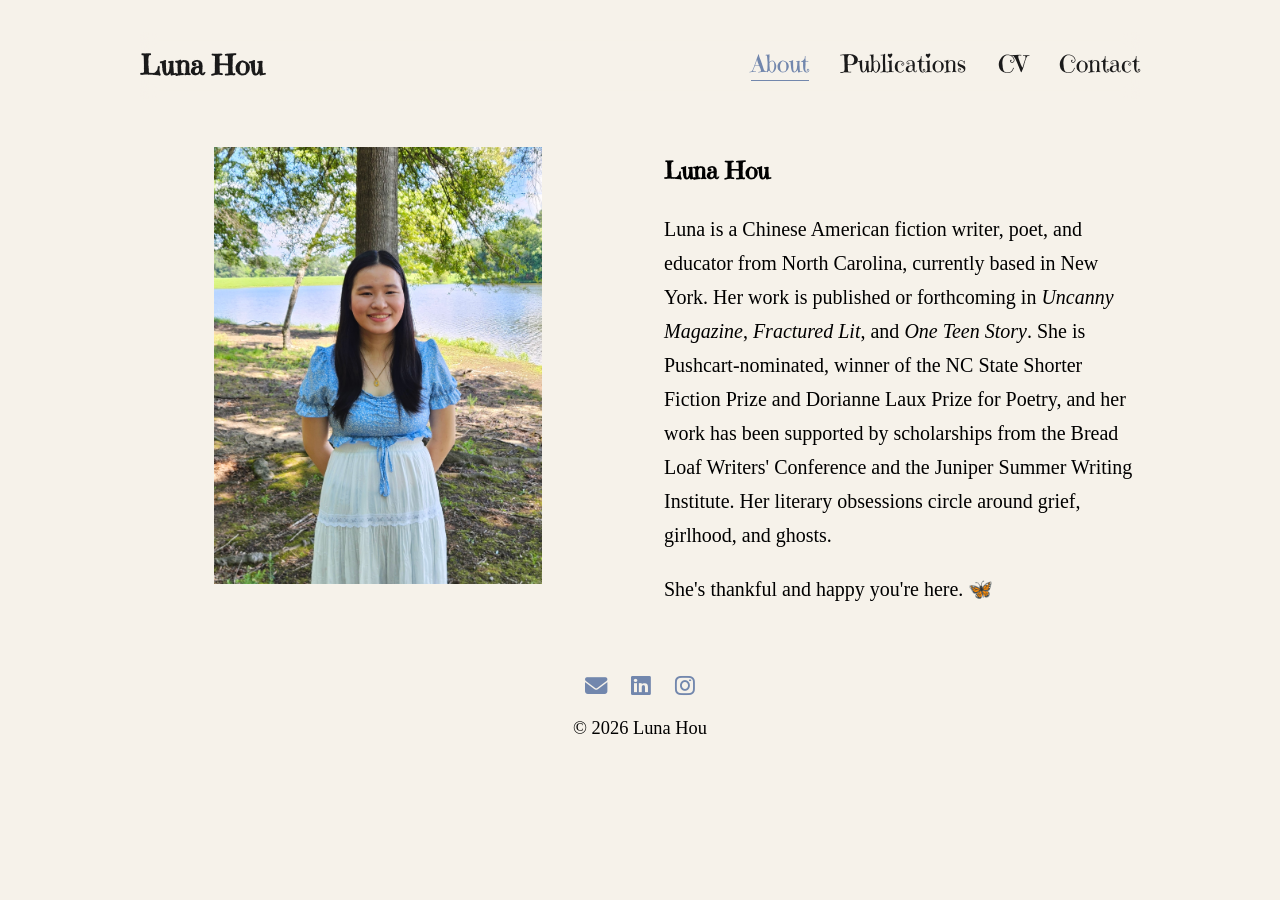
==== index.html @ 9652a332 "Update index.html" ====
<!DOCTYPE html>
<html lang="en">

<head>
    <meta charset="UTF-8">
    <meta name="viewport" content="width=device-width, initial-scale=1.0, shrink-to-fit=no">
    <title>Luna Hou</title>
    <link rel="stylesheet" href="css/style.css">
    
    <link rel="preconnect" href="https://fonts.googleapis.com">
    <link rel="preconnect" href="https://fonts.gstatic.com" crossorigin>
    <link href="https://fonts.googleapis.com/css2?family=Emilys+Candy&display=swap" rel="stylesheet">

    <link rel="stylesheet" href="https://cdnjs.cloudflare.com/ajax/libs/font-awesome/6.5.0/css/all.min.css">
    
    <meta name="google-site-verification" content="Rv6ah9lrm4ijlHNtcjI4LewJ1e9avYNJXg6v-T0CmwY" />
</head>

<body>

    <header class="site-header">
        <nav class="navbar">
            <div class="logo">
                <a href="index.html">Luna Hou</a>
            </div>

            <ul class="nav-links" id="navLinks">
                <li><a href="about.html" class="active">About</a></li>
                <li><a href="publications.html">Publications</a></li>
                <li><a href="cv.html">CV</a></li>
                <li><a href="contact.html">Contact</a></li>
            </ul>

            <button class="hamburger" id="hamburger">
                ☰
            </button>
        </nav>
    </header>

    <main>
        <section class="about">
            <div class="about-photo">
                <img src="images/headshot.jpg" alt="Luna Hou">
            </div>

            <div class="about-bio">
                <h1>Luna Hou</h1>
                <p>
                    Luna is a Chinese American fiction writer, poet, and educator from North Carolina, 
                    currently based in New York. Her work is published or forthcoming 
                    in <i>Uncanny Magazine</i>, <i>Fractured Lit</i>, and <i>One Teen Story</i>. 
                    She is Pushcart-nominated, winner of the NC State Shorter Fiction Prize 
                    and Dorianne Laux Prize for Poetry, and her work has been supported by scholarships 
                    from the Bread Loaf Writers' Conference and the Juniper Summer Writing Institute. 
                    Her literary obsessions circle around grief, girlhood, and ghosts.</p>
                <p>She's thankful and happy you're here. 🦋</p>
            </div>
        </section>
    </main>

    <footer>
        <div class="footer-icons">
            <a href="mailto:yourname@email.com"><i class="fa-solid fa-envelope"></i></a>
            <a href="https://linkedin.com/in/lunahou" target="_blank"><i class="fa-brands fa-linkedin"></i></a>
            <a href="https://instagram.com/lunahou_" target="_blank"><i class="fa-brands fa-instagram"></i></a>
        </div>

        <p> © 2026 Luna Hou </p>
    </footer>

<script>
window.addEventListener("scroll", function () {

    const header = document.querySelector(".site-header");

    if (window.scrollY > 20) {
        header.classList.add("scrolled");
    } else {
        header.classList.remove("scrolled");
    }

});

const hamburger = document.getElementById("hamburger");
const navLinks = document.getElementById("navLinks");

hamburger.addEventListener("click", () => {
    navLinks.classList.toggle("active");
    hamburger.classList.toggle("active");
});

</script>

</body>

</html>
---- css/style.css ----
body {
    margin: 0;
    padding: 0;
    font-family: Garamond, serif;
    max-width: 1000px;
    margin-left: auto;
    margin-right: auto;
    padding-top: 2rem;
    padding-left: 2rem;
    padding-right: 2rem;
    padding-bottom: 0.5rem;
    background-color: #f6f2ea;
}

h1, h2 {
    font-family: "Emilys Candy", serif;
}

p {
    font-size: 1.25rem;
}

a {
    color: #7287ad;
}

.emilys-candy-regular {
  font-family: "Emilys Candy", serif;
  font-weight: 400;
  font-style: normal;
}

/* NAVIGATION BAR */

.navbar {
    display: flex;
    justify-content: space-between;
    align-items: center;
}

.logo a {
    font-family: "Emilys Candy", serif;
    text-decoration: none;
    color: #1a1a1a;
    font-size: 1.75rem;
    font-weight: bold;
    transition: color 0.2s ease;
}

.logo a:hover, .logo a:focus {
    color: #c8d1df;
    transform: translateY(-1px);
}

.nav-links {
    display: flex;
    gap: 2rem;
    list-style: none;
    margin: 0;
    padding: 0;
}

.nav-links a {
    font-family: "Emilys Candy", serif;
    text-decoration: none;
    color: #1a1a1a;
    font-size: 1.5rem;
    position: relative;
    transition: color 0.2s ease;
}

.hamburger {
    display: none;
    font-size: 1.75rem;
    background: none;
    border: none;
    cursor: pointer;
}

    /* NAVBAR ANIMATION */

        .nav-links a:hover {
            color: #7287ad;
        }

        .nav-links a::after {
            content: "";
            position: absolute;
            left: 0;
            bottom: -2px;

            width: 100%;
            height: 1.5px;
            background-color: #7287ad;

            transform: scaleX(0);
            transform-origin: left;
            transition: transform 0.25s ease;
        }

        .nav-links a:hover::after {
            transform: scaleX(1);
        }

        .nav-links a.active::after {
        transform: scaleX(1);
        }

        .nav-links a.active {
            color: #7287ad;
        }

        /* MORE NAVBAR SETTINGS*/

        .site-header {
            position: sticky;
            top: 0;
            z-index: 10;
            margin-bottom: 2rem;
            padding: 1rem 0;

            background-color: rgba(246, 242, 234, 0.65);

            backdrop-filter: blur(8px);

            transition:
                background-color 0.3s ease,
                box-shadow 0.3s ease,
                padding 0.3s ease;
        }

        .site-header.scrolled {
            box-shadow: 0 2px 12px rgba(0, 0, 0, 0.05);
        }

/* FOOTER */

footer {
    margin-top: 3rem;
    text-align: center;
}

footer p {
    font-size: 1.15rem;
}

.footer-icons {
    display: flex;
    justify-content: center;
    gap: 1.5rem;
    font-size: 1.4rem;
}

.footer-icons a {
    color: #7287ad;
    transition: color 0.2s ease;
}

.footer-icons a:hover {
    color: #c8d1df;
}

/* ABOUT */

.about {
    display: flex;
    gap: 3rem;
    align-items: flex-start;
    max-width: 1000px;
    margin: 0 auto;
    line-height: 1.7;
}

.about-photo img {
    width: 20.5rem;
    height: auto;
    display: block;
}

.about-photo {
    flex: 1;
    display: flex;
    justify-content: center;
    padding-top: 1rem;
}

.about-bio {
    flex: 1;
}

/* PUBLICATIONS */

.publications {
    max-width: 700px;
    margin: 0 auto;
}

.publications h1 {
    text-align: center;
}

.pub-list {
    margin-top: 2rem;
    display: flex;
    flex-direction: column;
    gap: 0.5rem;
}

.pub-details li {
    line-height: 1.5rem;
}

blockquote {
    font-size: 1.25rem;
    border-left: 3px solid #c8d1df;
    padding-left: 1.5rem;
    margin-left: 0;
    margin-top: 1.5rem;
    margin-bottom: 2rem;
    font-style: italic;
    color: #444;
}

li {
    line-height: 0.5rem;
}

/* CONTACT */

.contact {
    max-width: 700px;
    margin: 0 auto;
}

.contact-heading {
    text-align: center;
    margin-bottom: 2.25rem;
}

.contact-form {
    display: flex;
    flex-direction: column;
    gap: 1rem;
    margin-top: 2.25rem;
}

label {
    font-family: "Garamond", serif;
    font-size: 1.25rem;
}

input, textarea {
    font-family: "Garamond", serif;
    font-size: 1.2rem;

    padding: 0.75rem;

    border: 1px solid #1a1a1a;
    border-radius: 4px;

    background-color: #fbf9f3;

    transition: border-color 0.2s ease, box-shadow 0.2s ease;
}

input:focus, textarea:focus {
    outline: none;

    border-color: rgba(0, 0, 0, 0.35);
    box-shadow: 0 0 0 3px rgba(0, 0, 0, 0.05);
}

.contact-button {
    width: fit-content;
    margin: auto;
    font-family: "Garamond", serif;
    font-size: 1.25rem;
    cursor: pointer;
    background-color: #7287ad;
    color: white;
    border-radius: 2rem;
    border: none;
    padding: 0.75rem 3.15rem;
    margin-top: 0.5rem;
    box-shadow: 0 4px 10px rgba(0, 0, 0, 0.08);
    transition: background-color 0.2s ease;
}

.contact-button:hover, .contact-button:focus {
    background-color: #c8d1df;
}

/* CV */

.cv {
    display: flex;
    flex-direction: column;
    align-items: center;
    gap: 2rem;
    margin-left: 10%;
    margin-right: 10%;
}

.cv-button {
    padding: 0.75rem 1.25rem;
    background-color: #7287ad;
    color: white;
    border-radius: 2rem;
    text-decoration: none;
    font-size: 1.15rem;
    margin-top: -1rem;
    box-shadow: 0 4px 10px rgba(0, 0, 0, 0.08);
    transition: background-color 0.2s ease;
}

.cv-button:hover {
    background-color: #c8d1df;
}

iframe {
    width: 100%;
    height: 80vh;
    border: none;
    box-shadow: 0 6px 24px rgba(0, 0, 0, 0.12)
}

/* MEDIA QUERY */
@media (max-width: 768px) {

    .hamburger {
        display: block;
    }

    .nav-links {
        /* positioning */
        position: absolute;
        top: 85%;
        right: 0;

        /* display */
        display: flex;
        flex-direction: column;
        background-color: rgba(246, 242, 234, 0.95);
        backdrop-filter: blur(10px);
        box-shadow: 0 10px 25px rgba(0,0,0,0.1);
        border-radius: 10px;
        padding: 1rem;
        gap: 2rem;

        /* transition */
        opacity: 0;
        transform: translateY(-10px);
        pointer-events: none;
        transition: opacity 0.3s ease, transform 0.3s ease;
    }

    .nav-links.active {
        opacity: 1;
        transform: translateY(0);
        pointer-events: auto;
    }

    .about {
        flex-direction: column;
        align-items: center;
    }

    .about-photo img {
        width: 100%;
        max-width: 300px;
    }

    .hamburger {
        display: block;
        color: #1a1a1a;
    }

    .hamburger:hover,
    .hamburger.active {
        color: #7287ad;
    }

}
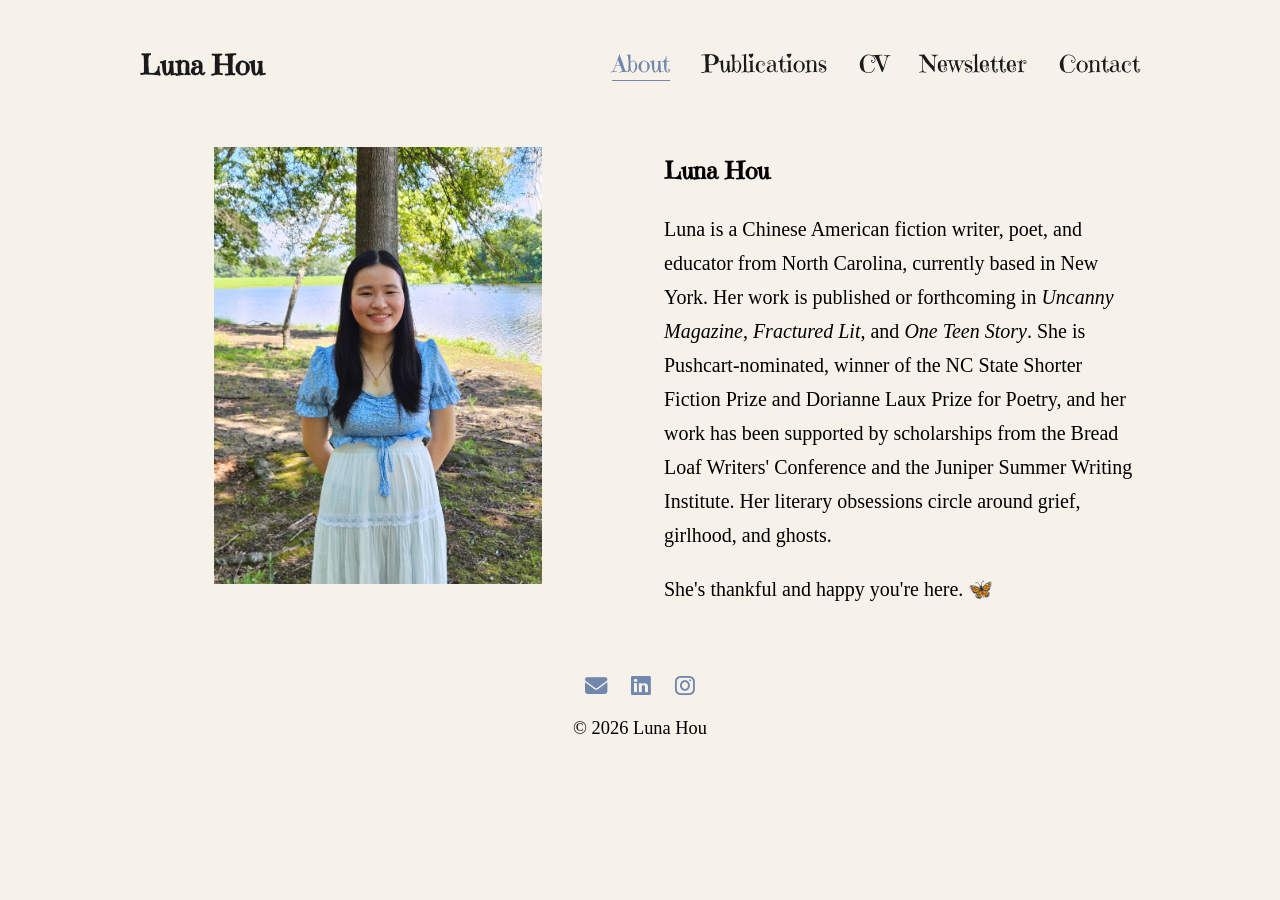
==== commit f0508169: "Update index.html" ====
--- a/index.html
+++ b/index.html
@@ -28,6 +28,7 @@
                 <li><a href="about.html" class="active">About</a></li>
                 <li><a href="publications.html">Publications</a></li>
                 <li><a href="cv.html">CV</a></li>
+                <li><a href="https://lunahou.substack.com/">Newsletter</a></li>
                 <li><a href="contact.html">Contact</a></li>
             </ul>
 
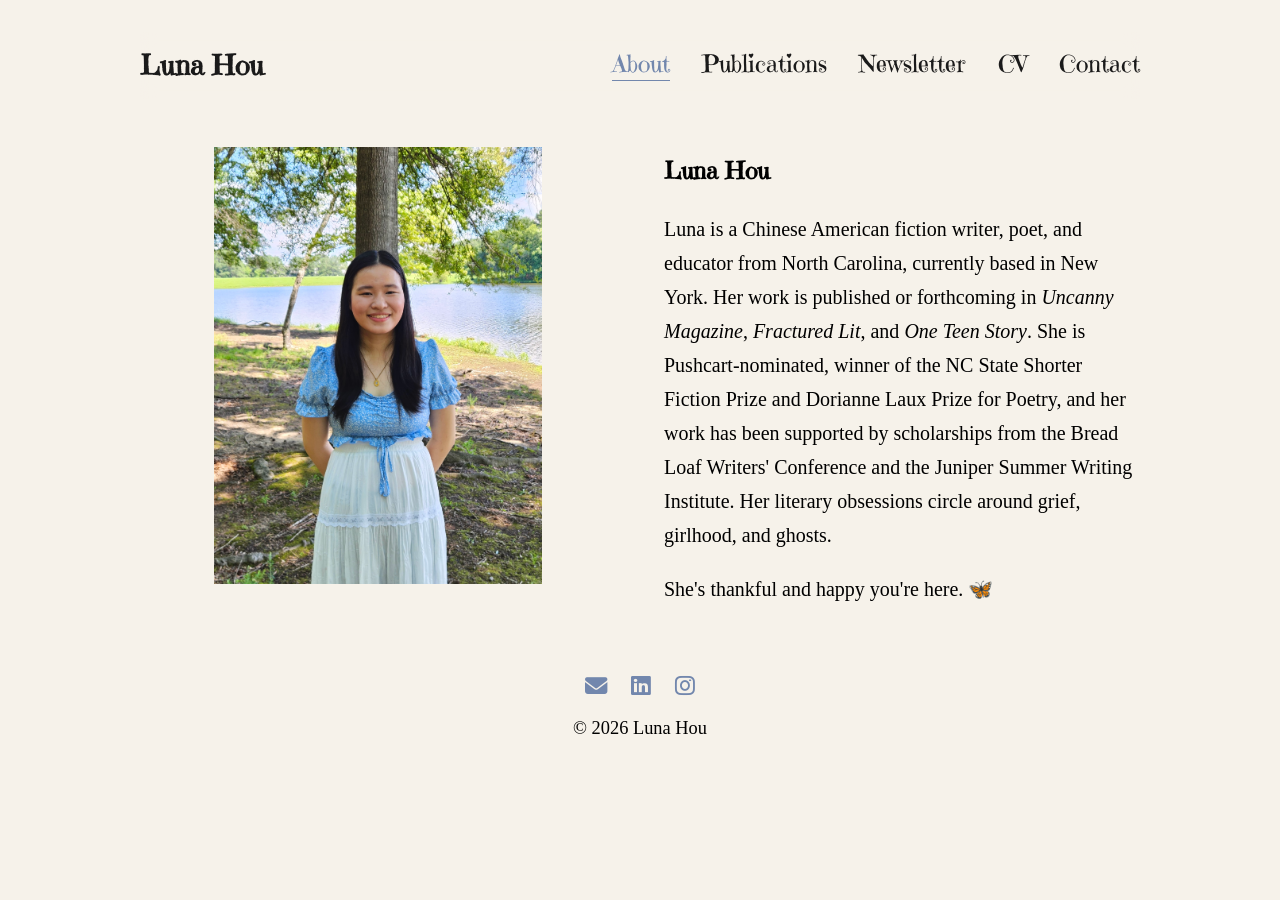
==== commit 17004f77: "Update index.html" ====
--- a/index.html
+++ b/index.html
@@ -27,8 +27,8 @@
             <ul class="nav-links" id="navLinks">
                 <li><a href="about.html" class="active">About</a></li>
                 <li><a href="publications.html">Publications</a></li>
+                <li><a href="https://lunahou.substack.com/about">Newsletter</a></li>
                 <li><a href="cv.html">CV</a></li>
-                <li><a href="https://lunahou.substack.com/">Newsletter</a></li>
                 <li><a href="contact.html">Contact</a></li>
             </ul>
 
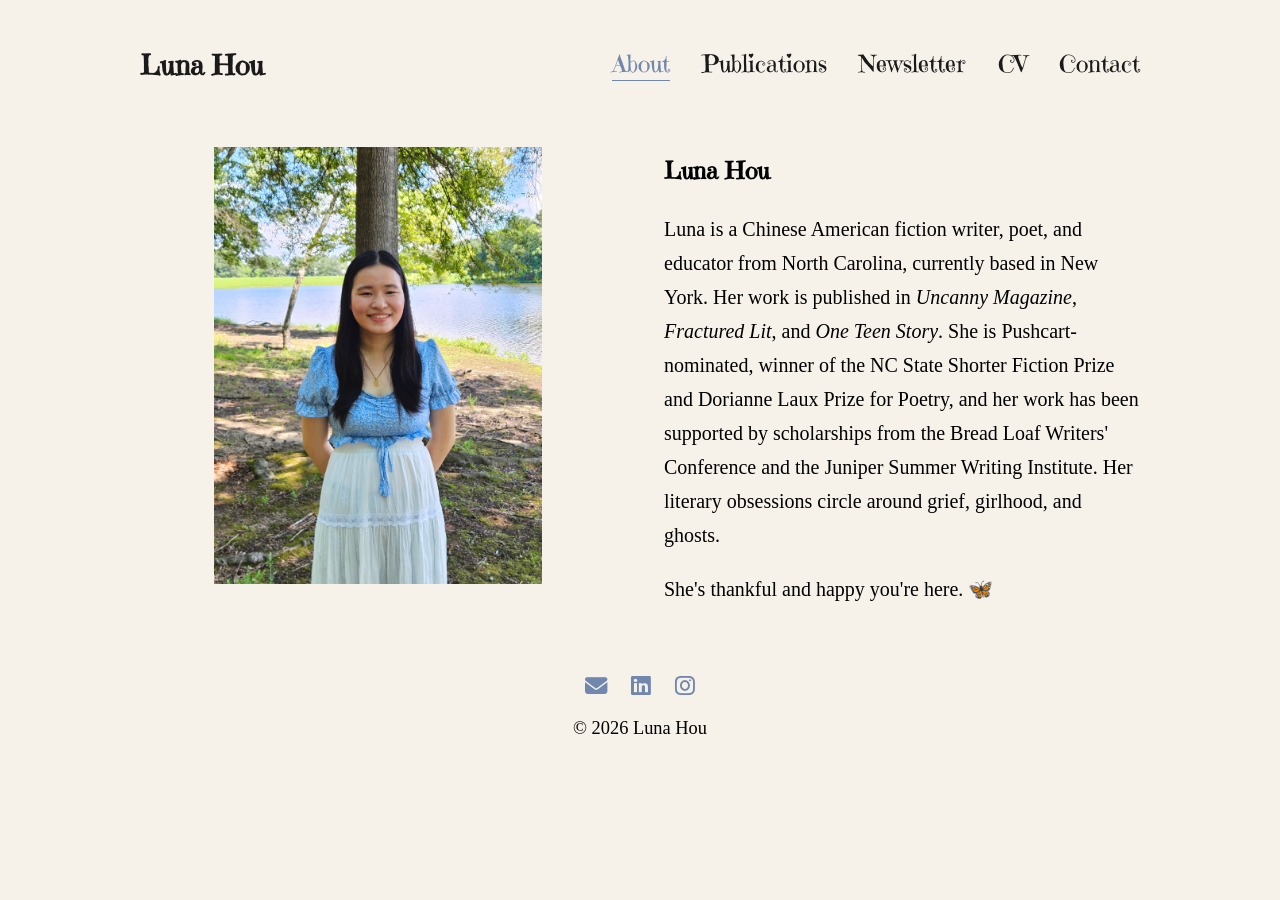
==== commit c1197c79: "Update index.html" ====
--- a/index.html
+++ b/index.html
@@ -27,7 +27,7 @@
             <ul class="nav-links" id="navLinks">
                 <li><a href="about.html" class="active">About</a></li>
                 <li><a href="publications.html">Publications</a></li>
-                <li><a href="https://lunahou.substack.com/about">Newsletter</a></li>
+                <li><a href="https://lunahou.substack.com/about" target="_blank" rel="noopener noreferrer">Newsletter</a></li>
                 <li><a href="cv.html">CV</a></li>
                 <li><a href="contact.html">Contact</a></li>
             </ul>
@@ -48,8 +48,8 @@
                 <h1>Luna Hou</h1>
                 <p>
                     Luna is a Chinese American fiction writer, poet, and educator from North Carolina, 
-                    currently based in New York. Her work is published or forthcoming 
-                    in <i>Uncanny Magazine</i>, <i>Fractured Lit</i>, and <i>One Teen Story</i>. 
+                    currently based in New York. Her work is published in 
+                    <i>Uncanny Magazine</i>, <i>Fractured Lit</i>, and <i>One Teen Story</i>. 
                     She is Pushcart-nominated, winner of the NC State Shorter Fiction Prize 
                     and Dorianne Laux Prize for Poetry, and her work has been supported by scholarships 
                     from the Bread Loaf Writers' Conference and the Juniper Summer Writing Institute. 
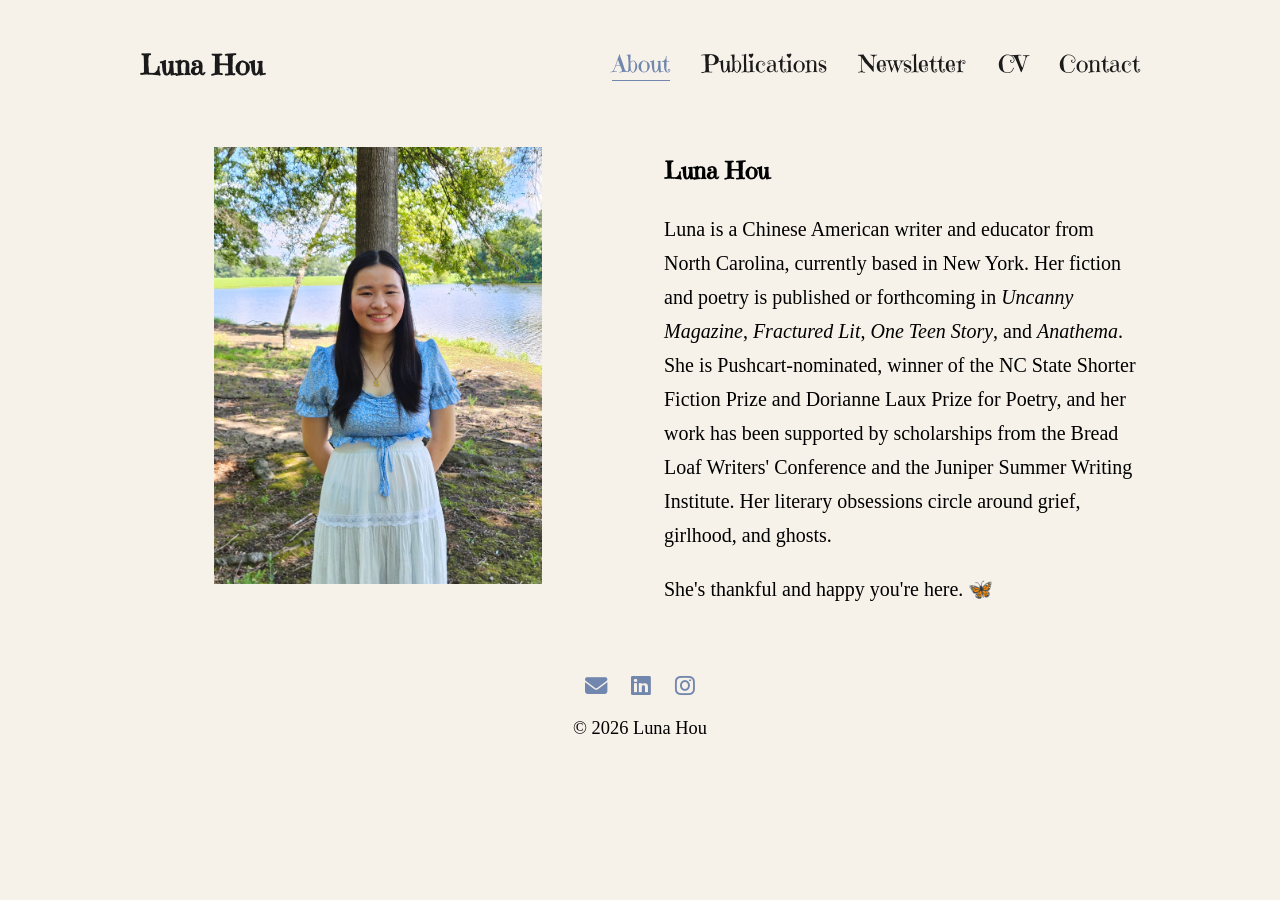
==== commit 45656550: "Update index.html" ====
--- a/index.html
+++ b/index.html
@@ -47,9 +47,9 @@
             <div class="about-bio">
                 <h1>Luna Hou</h1>
                 <p>
-                    Luna is a Chinese American fiction writer, poet, and educator from North Carolina, 
-                    currently based in New York. Her work is published in 
-                    <i>Uncanny Magazine</i>, <i>Fractured Lit</i>, and <i>One Teen Story</i>. 
+                    Luna is a Chinese American writer and educator from North Carolina, 
+                    currently based in New York. Her fiction and poetry is published or forthcoming in 
+                    <i>Uncanny Magazine</i>, <i>Fractured Lit</i>, <i>One Teen Story</i>, and <i>Anathema</i>. 
                     She is Pushcart-nominated, winner of the NC State Shorter Fiction Prize 
                     and Dorianne Laux Prize for Poetry, and her work has been supported by scholarships 
                     from the Bread Loaf Writers' Conference and the Juniper Summer Writing Institute. 
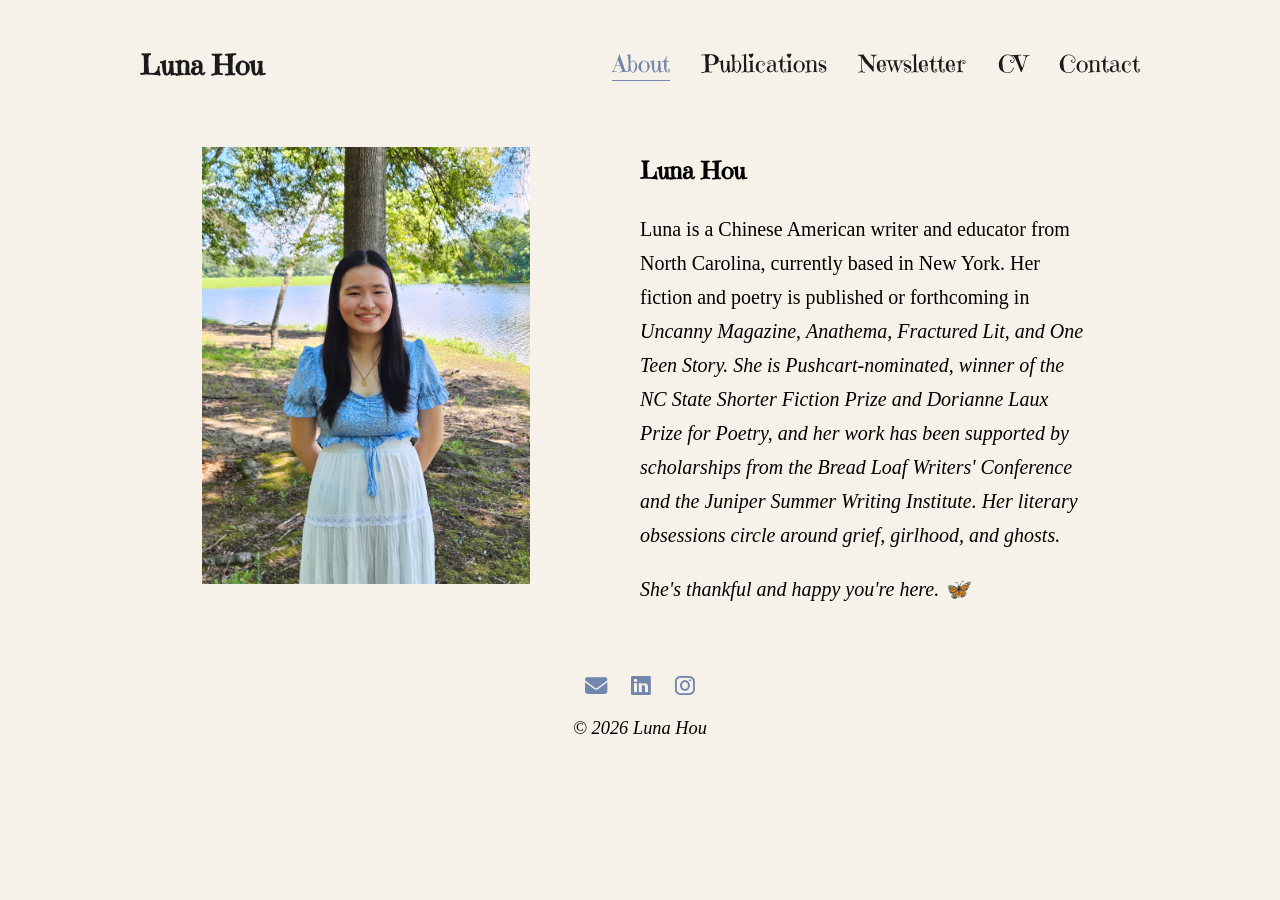
==== commit cd8da252: "Update index.html" ====
--- a/index.html
+++ b/index.html
@@ -49,7 +49,7 @@
                 <p>
                     Luna is a Chinese American writer and educator from North Carolina, 
                     currently based in New York. Her fiction and poetry is published or forthcoming in 
-                    <i>Uncanny Magazine</i>, <i>Fractured Lit</i>, <i>One Teen Story</i>, and <i>Anathema</i>. 
+                    <i>Uncanny Magazine</i>, <i>Anathema<i>, <i>Fractured Lit</i>, and <i>One Teen Story</i>. 
                     She is Pushcart-nominated, winner of the NC State Shorter Fiction Prize 
                     and Dorianne Laux Prize for Poetry, and her work has been supported by scholarships 
                     from the Bread Loaf Writers' Conference and the Juniper Summer Writing Institute. 
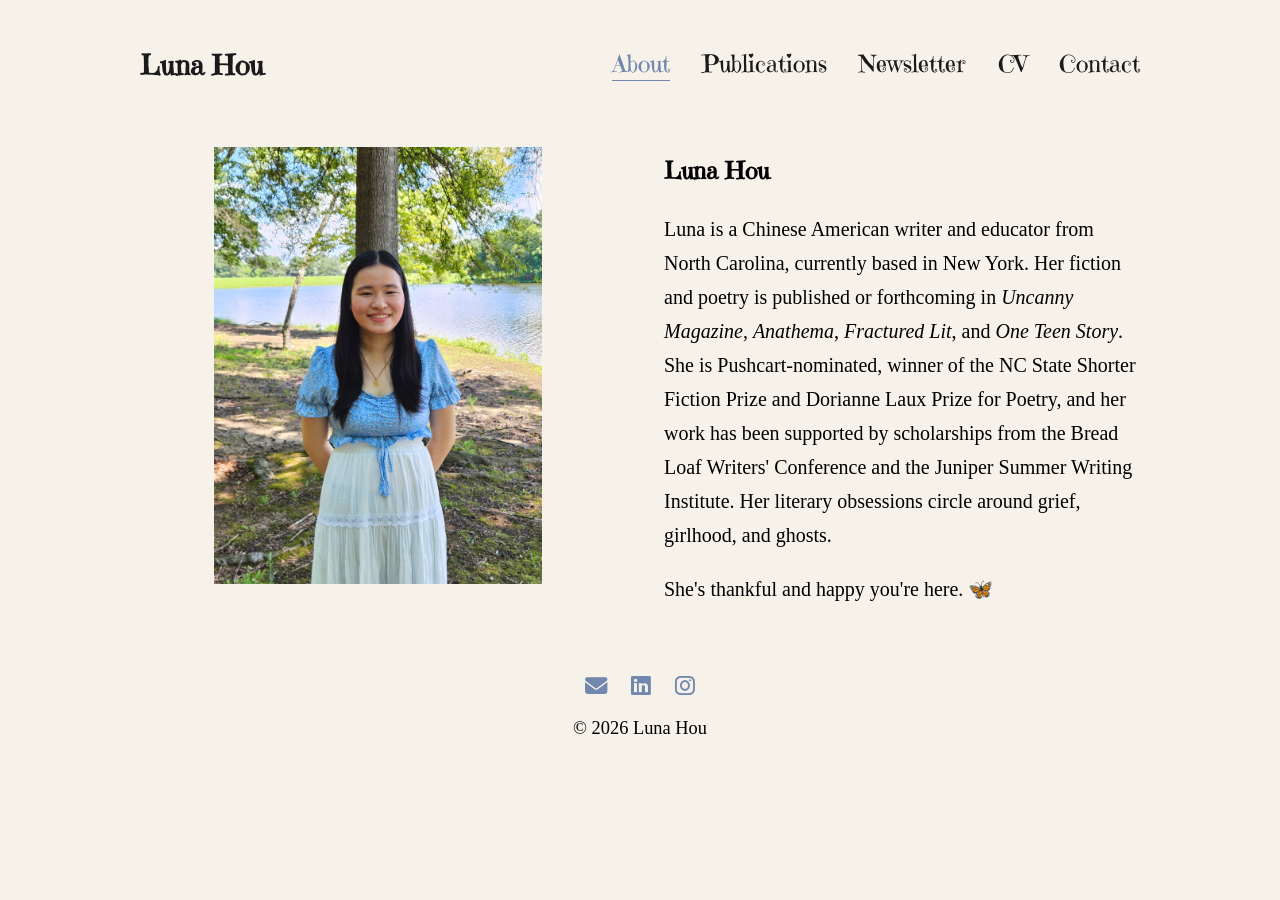
==== commit 46454805: "Update index.html" ====
--- a/index.html
+++ b/index.html
@@ -49,7 +49,7 @@
                 <p>
                     Luna is a Chinese American writer and educator from North Carolina, 
                     currently based in New York. Her fiction and poetry is published or forthcoming in 
-                    <i>Uncanny Magazine</i>, <i>Anathema<i>, <i>Fractured Lit</i>, and <i>One Teen Story</i>. 
+                    <i>Uncanny Magazine</i>, <i>Anathema</i>, <i>Fractured Lit</i>, and <i>One Teen Story</i>. 
                     She is Pushcart-nominated, winner of the NC State Shorter Fiction Prize 
                     and Dorianne Laux Prize for Poetry, and her work has been supported by scholarships 
                     from the Bread Loaf Writers' Conference and the Juniper Summer Writing Institute. 
